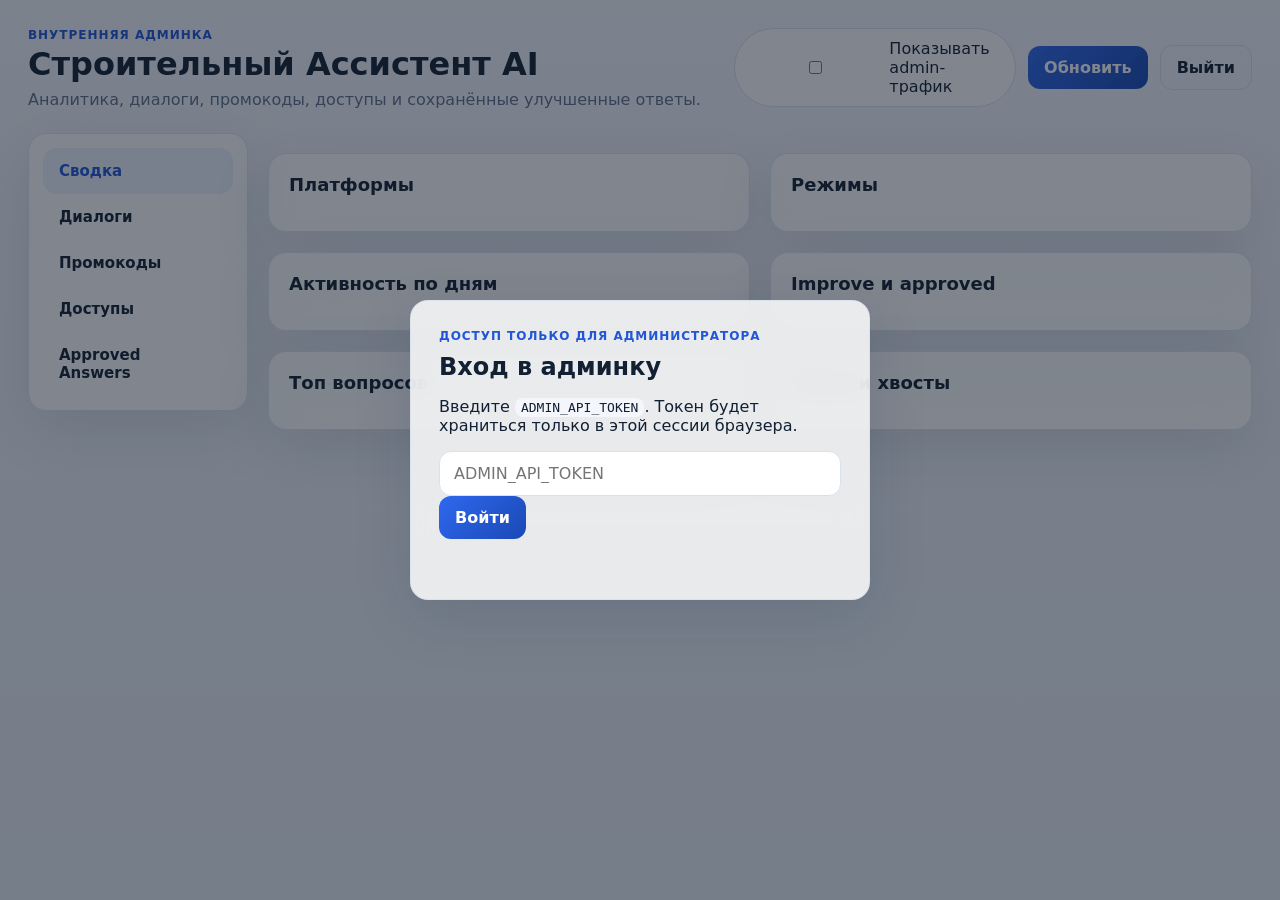
==== admin/index.html @ 962021a7 "Add standalone admin dashboard frontend" ====
<!DOCTYPE html>
<html lang="ru">
<head>
  <meta charset="UTF-8">
  <meta name="viewport" content="width=device-width, initial-scale=1.0">
  <meta name="api-url" content="https://vibropress-v3-backend.onrender.com">
  <title>Админка · Строительный Ассистент AI</title>
  <link rel="stylesheet" href="./admin.css">
</head>
<body>
  <div class="admin-shell">
    <header class="topbar">
      <div>
        <div class="eyebrow">Внутренняя админка</div>
        <h1>Строительный Ассистент AI</h1>
        <p class="subtitle">Аналитика, диалоги, промокоды, доступы и сохранённые улучшенные ответы.</p>
      </div>
      <div class="topbar-actions">
        <label class="checkbox-pill">
          <input type="checkbox" id="include-admin-toggle">
          <span>Показывать admin-трафик</span>
        </label>
        <button id="reload-all" class="btn btn-primary" type="button">Обновить</button>
        <button id="logout" class="btn btn-ghost" type="button">Выйти</button>
      </div>
    </header>

    <main class="layout">
      <aside class="sidebar">
        <button class="nav-tab active" data-tab="summary">Сводка</button>
        <button class="nav-tab" data-tab="conversations">Диалоги</button>
        <button class="nav-tab" data-tab="promos">Промокоды</button>
        <button class="nav-tab" data-tab="access">Доступы</button>
        <button class="nav-tab" data-tab="approved">Approved Answers</button>
      </aside>

      <section class="content">
        <section id="tab-summary" class="tab-panel active">
          <div id="summary-cards" class="stat-grid"></div>
          <div class="two-column">
            <section class="panel">
              <div class="panel-header">
                <h2>Платформы</h2>
              </div>
              <div id="platform-bars" class="bar-list"></div>
            </section>
            <section class="panel">
              <div class="panel-header">
                <h2>Режимы</h2>
              </div>
              <div id="mode-bars" class="bar-list"></div>
            </section>
          </div>
          <div class="two-column">
            <section class="panel">
              <div class="panel-header">
                <h2>Активность по дням</h2>
              </div>
              <div id="activity-table" class="compact-table"></div>
            </section>
            <section class="panel">
              <div class="panel-header">
                <h2>Improve и approved</h2>
              </div>
              <div id="improve-summary" class="compact-table"></div>
            </section>
          </div>
          <div class="two-column">
            <section class="panel">
              <div class="panel-header">
                <h2>Топ вопросов</h2>
              </div>
              <div id="top-queries" class="table-wrap"></div>
            </section>
            <section class="panel">
              <div class="panel-header">
                <h2>Риски и хвосты</h2>
              </div>
              <div id="top-failures" class="table-wrap"></div>
            </section>
          </div>
        </section>

        <section id="tab-conversations" class="tab-panel">
          <section class="panel">
            <div class="panel-header">
              <h2>Лента диалогов</h2>
              <div class="inline-actions">
                <button id="export-csv" class="btn btn-secondary" type="button">CSV export</button>
              </div>
            </div>
            <form id="conversation-filters" class="filters-grid">
              <input type="text" id="filter-query" placeholder="Поиск по вопросу или ответу">
              <select id="filter-platform">
                <option value="">Все платформы</option>
                <option value="web">Сайт</option>
                <option value="telegram">Telegram</option>
                <option value="max">MAX</option>
              </select>
              <select id="filter-mode">
                <option value="">Все режимы</option>
                <option value="gost">ГОСТ/СП</option>
                <option value="equipment">Оборудование</option>
                <option value="defects">Претензии</option>
                <option value="recipes">Рецептуры</option>
                <option value="unknown">Unknown</option>
              </select>
              <select id="filter-liked">
                <option value="">Любой рейтинг</option>
                <option value="true">Только понравилось</option>
                <option value="false">Только не понравилось</option>
              </select>
              <select id="filter-improved">
                <option value="">Любой improve</option>
                <option value="true">С improve</option>
                <option value="false">Без improve</option>
              </select>
              <select id="filter-approved">
                <option value="">Любой save</option>
                <option value="true">Сохранён в approved</option>
                <option value="false">Не сохранён</option>
              </select>
              <input type="date" id="filter-date-from">
              <input type="date" id="filter-date-to">
              <button class="btn btn-primary" type="submit">Применить</button>
            </form>
            <div id="conversations-table" class="table-wrap"></div>
            <div class="pager">
              <button id="conversations-prev" class="btn btn-ghost" type="button">Назад</button>
              <span id="conversations-page-label">Страница 1</span>
              <button id="conversations-next" class="btn btn-ghost" type="button">Вперёд</button>
            </div>
          </section>
          <section class="panel">
            <div class="panel-header">
              <h2>Детали сессии</h2>
            </div>
            <div id="conversation-detail" class="session-detail empty-state">Выберите строку из таблицы, чтобы открыть всю ленту сессии.</div>
          </section>
        </section>

        <section id="tab-promos" class="tab-panel">
          <section class="panel">
            <div class="panel-header">
              <h2>Создать промокод</h2>
            </div>
            <form id="promo-create-form" class="filters-grid">
              <input type="text" id="promo-code" placeholder="Код, например BUILD2026">
              <input type="text" id="promo-description" placeholder="Описание">
              <input type="text" id="promo-bundles" placeholder="Bundles через запятую, например zhbi_beton">
              <input type="number" id="promo-max-activations" min="1" placeholder="Макс. активаций">
              <input type="datetime-local" id="promo-expires-at">
              <button class="btn btn-primary" type="submit">Создать</button>
            </form>
          </section>
          <section class="panel">
            <div class="panel-header">
              <h2>Промокоды</h2>
            </div>
            <div id="promo-codes-table" class="table-wrap"></div>
          </section>
        </section>

        <section id="tab-access" class="tab-panel">
          <section class="panel">
            <div class="panel-header">
              <h2>Выданные доступы</h2>
            </div>
            <form id="access-filters" class="filters-grid">
              <select id="access-platform">
                <option value="">Все платформы</option>
                <option value="web">Сайт</option>
                <option value="telegram">Telegram</option>
                <option value="max">MAX</option>
              </select>
              <label class="checkbox-pill">
                <input type="checkbox" id="access-only-active">
                <span>Только активные</span>
              </label>
              <button class="btn btn-primary" type="submit">Обновить</button>
            </form>
            <div id="access-grants-table" class="table-wrap"></div>
          </section>
        </section>

        <section id="tab-approved" class="tab-panel">
          <section class="panel">
            <div class="panel-header">
              <h2>Approved Answers</h2>
            </div>
            <form id="approved-filters" class="filters-grid">
              <input type="text" id="approved-query" placeholder="Поиск по вопросу или ответу">
              <select id="approved-platform">
                <option value="">Все платформы</option>
                <option value="web">Сайт</option>
                <option value="telegram">Telegram</option>
                <option value="max">MAX</option>
              </select>
              <select id="approved-mode">
                <option value="">Все режимы</option>
                <option value="gost">ГОСТ/СП</option>
                <option value="equipment">Оборудование</option>
                <option value="defects">Претензии</option>
                <option value="recipes">Рецептуры</option>
              </select>
              <button class="btn btn-primary" type="submit">Применить</button>
            </form>
            <div id="approved-table" class="table-wrap"></div>
          </section>
        </section>
      </section>
    </main>
  </div>

  <div id="login-overlay" class="overlay">
    <form id="login-form" class="login-card">
      <div class="eyebrow">Доступ только для администратора</div>
      <h2>Вход в админку</h2>
      <p>Введите <code>ADMIN_API_TOKEN</code>. Токен будет храниться только в этой сессии браузера.</p>
      <input id="admin-token-input" type="password" placeholder="ADMIN_API_TOKEN" autocomplete="off" required>
      <button class="btn btn-primary" type="submit">Войти</button>
      <div id="login-error" class="error-text"></div>
    </form>
  </div>

  <div id="toast" class="toast hidden"></div>

  <script src="./admin.js" type="module"></script>
</body>
</html>
---- admin/admin.css ----
:root {
  --bg: #eef2f8;
  --surface: #ffffff;
  --surface-soft: #f7f9fc;
  --line: #d9e1ef;
  --text: #122033;
  --muted: #61708a;
  --blue: #2156d9;
  --blue-soft: #e8f0ff;
  --green: #13795b;
  --red: #b42318;
  --amber: #a15c00;
  --shadow: 0 18px 60px rgba(16, 33, 64, 0.12);
  --radius: 18px;
  --radius-sm: 12px;
  --font: "Segoe UI", Inter, system-ui, sans-serif;
}

* { box-sizing: border-box; }

body {
  margin: 0;
  background: linear-gradient(180deg, #f4f7fc 0%, #e9eff8 100%);
  color: var(--text);
  font-family: var(--font);
}

.admin-shell {
  min-height: 100vh;
  padding: 28px;
}

.topbar {
  display: flex;
  justify-content: space-between;
  gap: 24px;
  align-items: flex-start;
  margin-bottom: 24px;
}

.eyebrow {
  color: var(--blue);
  font-size: 12px;
  font-weight: 700;
  letter-spacing: 0.08em;
  text-transform: uppercase;
}

.topbar h1 {
  margin: 6px 0 8px;
  font-size: 32px;
  line-height: 1.05;
}

.subtitle {
  margin: 0;
  color: var(--muted);
  max-width: 820px;
}

.topbar-actions {
  display: flex;
  gap: 12px;
  flex-wrap: wrap;
  align-items: center;
}

.layout {
  display: grid;
  grid-template-columns: 220px minmax(0, 1fr);
  gap: 20px;
}

.sidebar,
.panel,
.login-card {
  background: rgba(255, 255, 255, 0.84);
  backdrop-filter: blur(14px);
  border: 1px solid rgba(217, 225, 239, 0.9);
  box-shadow: var(--shadow);
  border-radius: var(--radius);
}

.sidebar {
  padding: 14px;
  height: fit-content;
  position: sticky;
  top: 20px;
}

.nav-tab {
  width: 100%;
  border: 0;
  background: transparent;
  color: var(--text);
  text-align: left;
  padding: 14px 16px;
  border-radius: 14px;
  font-size: 15px;
  font-weight: 600;
  cursor: pointer;
  transition: 0.18s ease;
}

.nav-tab:hover,
.nav-tab.active {
  background: #edf3ff;
  color: var(--blue);
}

.content {
  display: flex;
  flex-direction: column;
  gap: 20px;
}

.tab-panel { display: none; gap: 20px; }
.tab-panel.active { display: flex; flex-direction: column; }

.panel {
  padding: 20px;
}

.panel-header {
  display: flex;
  justify-content: space-between;
  align-items: center;
  gap: 16px;
  margin-bottom: 16px;
}

.panel-header h2 {
  margin: 0;
  font-size: 18px;
}

.inline-actions {
  display: flex;
  gap: 8px;
  flex-wrap: wrap;
}

.stat-grid {
  display: grid;
  grid-template-columns: repeat(auto-fit, minmax(160px, 1fr));
  gap: 14px;
}

.stat-card {
  background: var(--surface);
  border: 1px solid var(--line);
  border-radius: 16px;
  padding: 18px;
}

.stat-card .label {
  color: var(--muted);
  font-size: 13px;
  margin-bottom: 8px;
}

.stat-card .value {
  font-size: 28px;
  font-weight: 800;
}

.two-column {
  display: grid;
  grid-template-columns: repeat(2, minmax(0, 1fr));
  gap: 20px;
}

.bar-list {
  display: flex;
  flex-direction: column;
  gap: 12px;
}

.bar-row {
  display: grid;
  grid-template-columns: 130px 1fr 80px;
  gap: 12px;
  align-items: center;
}

.bar-label { font-weight: 600; }
.bar-track {
  height: 10px;
  border-radius: 999px;
  background: #ecf1f7;
  overflow: hidden;
}

.bar-fill {
  height: 100%;
  border-radius: 999px;
  background: linear-gradient(90deg, #5a84ff 0%, #2156d9 100%);
}

.bar-value {
  text-align: right;
  color: var(--muted);
  font-size: 13px;
}

.compact-table,
.table-wrap {
  overflow: auto;
}

table {
  width: 100%;
  border-collapse: collapse;
  font-size: 14px;
}

th, td {
  padding: 12px 10px;
  border-bottom: 1px solid var(--line);
  vertical-align: top;
  text-align: left;
}

th {
  color: var(--muted);
  font-weight: 700;
  font-size: 12px;
  text-transform: uppercase;
  letter-spacing: 0.04em;
}

tr.clickable:hover {
  background: #f7faff;
  cursor: pointer;
}

.filters-grid {
  display: grid;
  grid-template-columns: repeat(auto-fit, minmax(180px, 1fr));
  gap: 12px;
  margin-bottom: 16px;
}

input, select, textarea, button {
  font: inherit;
}

input, select, textarea {
  width: 100%;
  border: 1px solid var(--line);
  border-radius: 12px;
  padding: 12px 14px;
  background: white;
  color: var(--text);
}

input:focus, select:focus, textarea:focus {
  outline: 2px solid #cfe0ff;
  border-color: #9db8ff;
}

.btn {
  border: 0;
  border-radius: 12px;
  padding: 12px 16px;
  font-weight: 700;
  cursor: pointer;
  transition: 0.18s ease;
}

.btn-primary {
  background: linear-gradient(135deg, #2f68ef 0%, #1a49b5 100%);
  color: white;
}

.btn-secondary {
  background: var(--blue-soft);
  color: var(--blue);
}

.btn-ghost {
  background: transparent;
  color: var(--text);
  border: 1px solid var(--line);
}

.btn-danger {
  background: #fff1f1;
  color: var(--red);
}

.btn-success {
  background: #edfff8;
  color: var(--green);
}

.checkbox-pill {
  display: inline-flex;
  align-items: center;
  gap: 8px;
  border: 1px solid var(--line);
  background: white;
  border-radius: 999px;
  padding: 10px 14px;
  color: var(--text);
}

.pill {
  display: inline-flex;
  align-items: center;
  gap: 6px;
  border-radius: 999px;
  padding: 6px 10px;
  font-size: 12px;
  font-weight: 700;
  background: #eef3fb;
  color: #234;
}

.pill.green { background: #e7fbf1; color: var(--green); }
.pill.red { background: #fff0ef; color: var(--red); }
.pill.amber { background: #fff6e7; color: var(--amber); }
.pill.blue { background: #eaf1ff; color: var(--blue); }

.session-detail {
  display: flex;
  flex-direction: column;
  gap: 12px;
  max-height: 720px;
  overflow: auto;
}

.message-card {
  border: 1px solid var(--line);
  border-radius: 14px;
  padding: 14px;
  background: white;
}

.message-card.user { border-left: 4px solid var(--blue); }
.message-card.assistant { border-left: 4px solid var(--green); }

.message-meta {
  font-size: 12px;
  color: var(--muted);
  margin-bottom: 8px;
}

.message-content {
  white-space: pre-wrap;
  line-height: 1.45;
}

.pager {
  display: flex;
  justify-content: flex-end;
  align-items: center;
  gap: 12px;
  margin-top: 14px;
}

.overlay {
  position: fixed;
  inset: 0;
  background: rgba(14, 23, 39, 0.52);
  display: flex;
  align-items: center;
  justify-content: center;
  padding: 24px;
}

.overlay.hidden { display: none; }

.login-card {
  width: min(460px, 100%);
  padding: 28px;
}

.login-card h2 {
  margin: 10px 0;
}

.error-text {
  margin-top: 12px;
  color: var(--red);
  min-height: 20px;
}

.empty-state {
  color: var(--muted);
  padding: 12px 0;
}

.status-line {
  display: flex;
  gap: 8px;
  flex-wrap: wrap;
  align-items: center;
}

.row-actions {
  display: flex;
  gap: 8px;
  flex-wrap: wrap;
}

.toast {
  position: fixed;
  right: 24px;
  bottom: 24px;
  padding: 14px 18px;
  background: #101d33;
  color: white;
  border-radius: 14px;
  box-shadow: var(--shadow);
}

.toast.hidden {
  display: none;
}

code {
  background: #f4f6fb;
  border-radius: 8px;
  padding: 2px 6px;
}

@media (max-width: 1100px) {
  .layout {
    grid-template-columns: 1fr;
  }

  .sidebar {
    position: static;
    display: flex;
    overflow: auto;
    gap: 8px;
  }

  .nav-tab {
    min-width: max-content;
  }
}

@media (max-width: 760px) {
  .admin-shell {
    padding: 16px;
  }

  .topbar,
  .two-column {
    grid-template-columns: 1fr;
    display: grid;
  }

  .topbar-actions {
    justify-content: flex-start;
  }

  .bar-row {
    grid-template-columns: 1fr;
  }

  .pager {
    justify-content: space-between;
  }
}
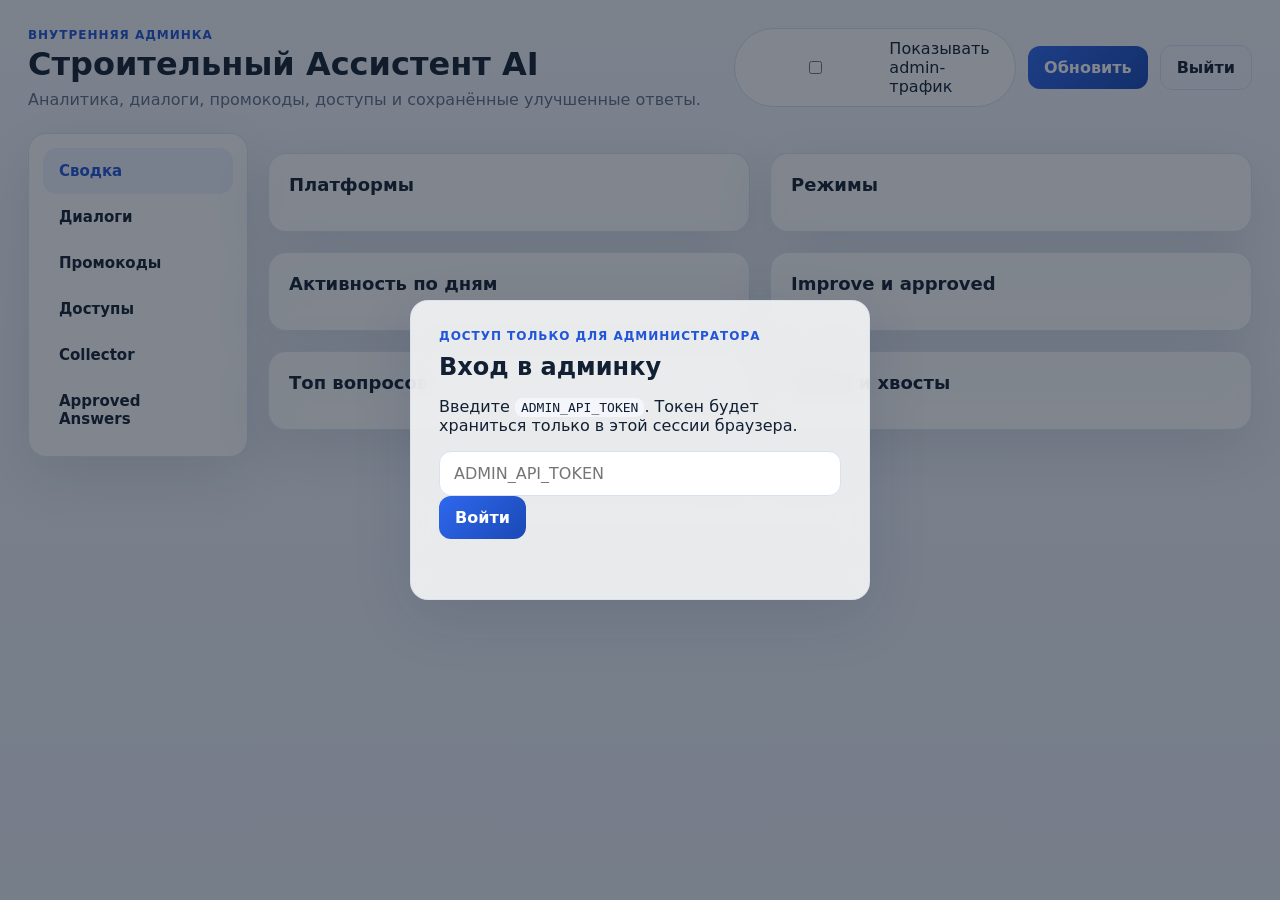
==== commit 32f9e356: "Add collector tab to admin" ====
--- a/admin/index.html
+++ b/admin/index.html
@@ -31,6 +31,7 @@
         <button class="nav-tab" data-tab="conversations">Диалоги</button>
         <button class="nav-tab" data-tab="promos">Промокоды</button>
         <button class="nav-tab" data-tab="access">Доступы</button>
+        <button class="nav-tab" data-tab="collector">Collector</button>
         <button class="nav-tab" data-tab="approved">Approved Answers</button>
       </aside>
 
@@ -181,6 +182,58 @@
             </form>
             <div id="access-grants-table" class="table-wrap"></div>
           </section>
+        </section>
+
+        <section id="tab-collector" class="tab-panel">
+          <section class="panel">
+            <div class="panel-header">
+              <h2>Collector v4</h2>
+              <div class="inline-actions">
+                <button id="collector-sync-neon" class="btn btn-secondary" type="button">Sync Neon</button>
+              </div>
+            </div>
+            <div class="collector-actions-grid">
+              <button id="collector-run-collect" class="btn btn-primary" type="button">Collect</button>
+              <button id="collector-run-extract" class="btn btn-secondary" type="button">Extract</button>
+              <button id="collector-run-answer" class="btn btn-secondary" type="button">Answer</button>
+              <button id="collector-run-validate" class="btn btn-secondary" type="button">Validate</button>
+              <button id="collector-run-commit" class="btn btn-secondary" type="button">Commit</button>
+              <button id="collector-run-requeue" class="btn btn-ghost" type="button">Requeue Retry</button>
+            </div>
+            <form id="collector-controls" class="filters-grid">
+              <input type="number" id="collector-limit" min="1" max="5000" value="30" placeholder="Batch limit">
+              <select id="collector-candidate-status">
+                <option value="">Все статусы</option>
+                <option value="noise">noise</option>
+                <option value="needs_answer_generation">needs_answer_generation</option>
+                <option value="validated_retry">validated_retry</option>
+                <option value="arbiter_required">arbiter_required</option>
+                <option value="committed">committed</option>
+              </select>
+              <select id="collector-queue-status">
+                <option value="open">open queue</option>
+                <option value="resolved">resolved queue</option>
+              </select>
+              <button class="btn btn-primary" type="submit">Обновить</button>
+            </form>
+            <div id="collector-summary-cards" class="stat-grid"></div>
+          </section>
+
+          <div class="two-column collector-layout">
+            <section class="panel">
+              <div class="panel-header">
+                <h2>Кандидаты</h2>
+              </div>
+              <div id="collector-candidates-table" class="table-wrap"></div>
+            </section>
+
+            <section class="panel">
+              <div class="panel-header">
+                <h2>Очередь review</h2>
+              </div>
+              <div id="collector-review-table" class="table-wrap"></div>
+            </section>
+          </div>
         </section>
 
         <section id="tab-approved" class="tab-panel">
--- a/admin/admin.css
+++ b/admin/admin.css
@@ -404,6 +404,24 @@
   flex-wrap: wrap;
 }
 
+.collector-actions-grid {
+  display: grid;
+  grid-template-columns: repeat(auto-fit, minmax(140px, 1fr));
+  gap: 10px;
+  margin-bottom: 16px;
+}
+
+.collector-layout {
+  align-items: start;
+}
+
+.mono-snippet {
+  font-family: ui-monospace, SFMono-Regular, Menlo, Consolas, monospace;
+  font-size: 12px;
+  white-space: pre-wrap;
+  line-height: 1.35;
+}
+
 .toast {
   position: fixed;
   right: 24px;
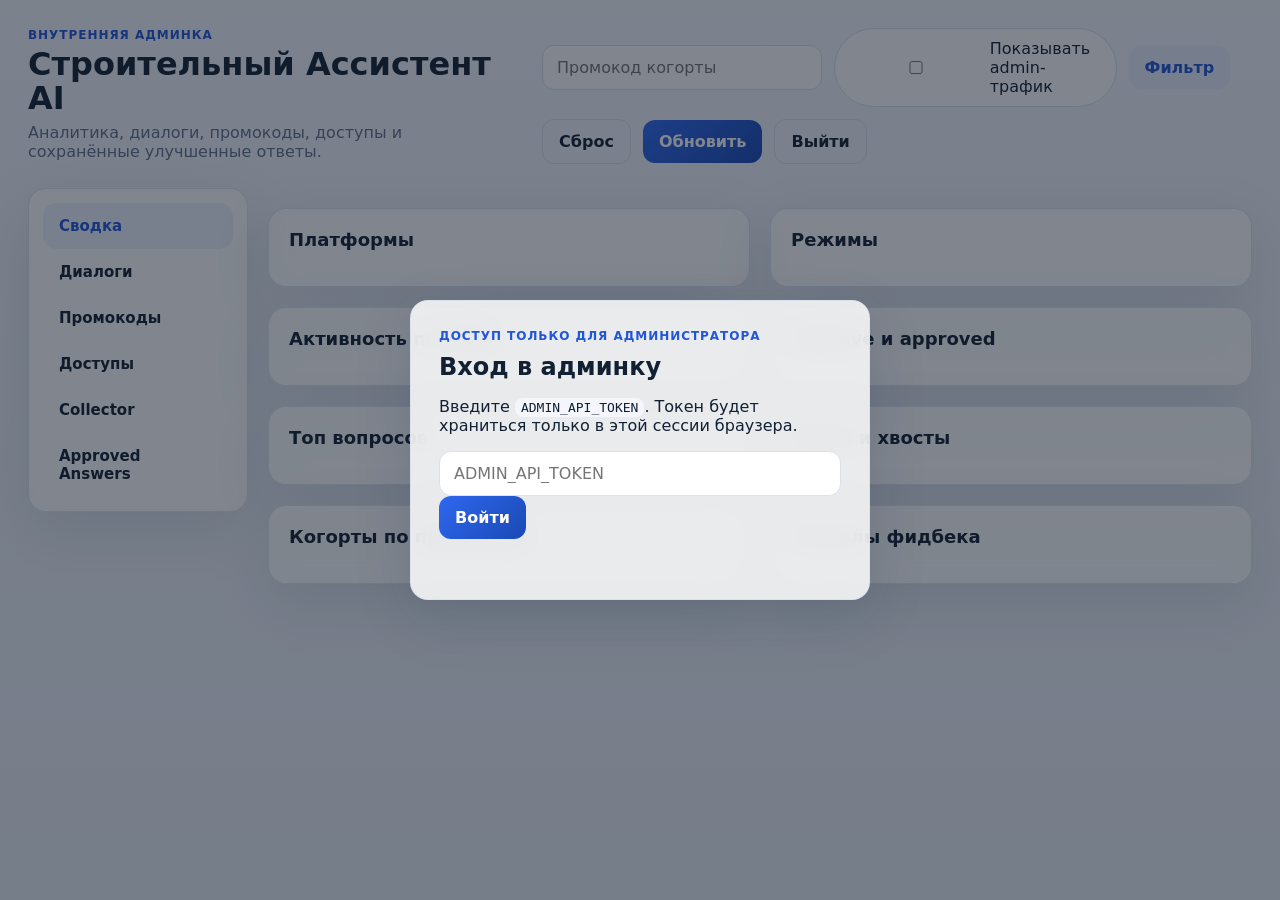
==== commit 7e6a27cf: "Add tester promo and cohort feedback UI" ====
--- a/admin/index.html
+++ b/admin/index.html
@@ -16,10 +16,13 @@
         <p class="subtitle">Аналитика, диалоги, промокоды, доступы и сохранённые улучшенные ответы.</p>
       </div>
       <div class="topbar-actions">
+        <input id="global-promo-filter" type="text" placeholder="Промокод когорты">
         <label class="checkbox-pill">
           <input type="checkbox" id="include-admin-toggle">
           <span>Показывать admin-трафик</span>
         </label>
+        <button id="apply-promo-filter" class="btn btn-secondary" type="button">Фильтр</button>
+        <button id="clear-promo-filter" class="btn btn-ghost" type="button">Сброс</button>
         <button id="reload-all" class="btn btn-primary" type="button">Обновить</button>
         <button id="logout" class="btn btn-ghost" type="button">Выйти</button>
       </div>
@@ -80,6 +83,20 @@
               <div id="top-failures" class="table-wrap"></div>
             </section>
           </div>
+          <div class="two-column">
+            <section class="panel">
+              <div class="panel-header">
+                <h2>Когорты по промокоду</h2>
+              </div>
+              <div id="promo-breakdown" class="table-wrap"></div>
+            </section>
+            <section class="panel">
+              <div class="panel-header">
+                <h2>Сигналы фидбека</h2>
+              </div>
+              <div id="feedback-signals" class="compact-table"></div>
+            </section>
+          </div>
         </section>
 
         <section id="tab-conversations" class="tab-panel">
@@ -121,6 +138,7 @@
                 <option value="true">Сохранён в approved</option>
                 <option value="false">Не сохранён</option>
               </select>
+              <input type="text" id="filter-promo-code" placeholder="Промокод">
               <input type="date" id="filter-date-from">
               <input type="date" id="filter-date-to">
               <button class="btn btn-primary" type="submit">Применить</button>
@@ -178,6 +196,7 @@
                 <input type="checkbox" id="access-only-active">
                 <span>Только активные</span>
               </label>
+              <input type="text" id="access-promo-code" placeholder="Промокод">
               <button class="btn btn-primary" type="submit">Обновить</button>
             </form>
             <div id="access-grants-table" class="table-wrap"></div>
@@ -192,16 +211,41 @@
                 <button id="collector-sync-neon" class="btn btn-secondary" type="button">Sync Neon</button>
               </div>
             </div>
+            <div class="helper-box">
+              <strong>Что это:</strong> здесь идёт автоматический разбор Telegram-сообщений. Система сама отсекает шум, пытается выделить полезный вопрос, строит ответ, проверяет его и только потом сохраняет в базу знаний.
+            </div>
+            <div class="helper-grid">
+              <div class="helper-card">
+                <h3>Как пользоваться</h3>
+                <ol class="helper-list">
+                  <li><strong>Collect</strong> — подтянуть новые сообщения из Telegram.</li>
+                  <li><strong>Extract</strong> — выделить из них только полезные технические вопросы.</li>
+                  <li><strong>Answer</strong> — построить ответы на найденные вопросы.</li>
+                  <li><strong>Validate</strong> — проверить, не галлюцинация ли это.</li>
+                  <li><strong>Commit</strong> — сохранить безопасные результаты в knowledge base.</li>
+                </ol>
+              </div>
+              <div class="helper-card">
+                <h3>Что значат статусы</h3>
+                <ul class="helper-list">
+                  <li><strong>noise</strong> — мусор, новость, реклама или бесполезный фрагмент.</li>
+                  <li><strong>needs_answer_generation</strong> — нормальный вопрос, можно отвечать.</li>
+                  <li><strong>validated_retry</strong> — ответ слабый, стоит перегнать ещё раз.</li>
+                  <li><strong>arbiter_required</strong> — спорный кейс, нужен ручной выбор.</li>
+                  <li><strong>committed</strong> — кейс уже завершён и записан в итоговый статус.</li>
+                </ul>
+              </div>
+            </div>
             <div class="collector-actions-grid">
-              <button id="collector-run-collect" class="btn btn-primary" type="button">Collect</button>
-              <button id="collector-run-extract" class="btn btn-secondary" type="button">Extract</button>
-              <button id="collector-run-answer" class="btn btn-secondary" type="button">Answer</button>
-              <button id="collector-run-validate" class="btn btn-secondary" type="button">Validate</button>
-              <button id="collector-run-commit" class="btn btn-secondary" type="button">Commit</button>
-              <button id="collector-run-requeue" class="btn btn-ghost" type="button">Requeue Retry</button>
+              <button id="collector-run-collect" class="btn btn-primary" type="button">1. Собрать новые сообщения</button>
+              <button id="collector-run-extract" class="btn btn-secondary" type="button">2. Выделить вопросы</button>
+              <button id="collector-run-answer" class="btn btn-secondary" type="button">3. Построить ответы</button>
+              <button id="collector-run-validate" class="btn btn-secondary" type="button">4. Проверить качество</button>
+              <button id="collector-run-commit" class="btn btn-secondary" type="button">5. Сохранить в базу</button>
+              <button id="collector-run-requeue" class="btn btn-ghost" type="button">Вернуть retry в обработку</button>
             </div>
             <form id="collector-controls" class="filters-grid">
-              <input type="number" id="collector-limit" min="1" max="5000" value="30" placeholder="Batch limit">
+              <input type="number" id="collector-limit" min="1" max="5000" value="30" placeholder="Сколько записей брать за один прогон">
               <select id="collector-candidate-status">
                 <option value="">Все статусы</option>
                 <option value="noise">noise</option>
--- a/admin/admin.css
+++ b/admin/admin.css
@@ -65,6 +65,11 @@
   align-items: center;
 }
 
+#global-promo-filter {
+  min-width: 220px;
+  max-width: 280px;
+}
+
 .layout {
   display: grid;
   grid-template-columns: 220px minmax(0, 1fr);
@@ -415,6 +420,42 @@
   align-items: start;
 }
 
+.helper-box {
+  padding: 14px 16px;
+  margin-bottom: 14px;
+  border: 1px solid var(--line);
+  border-radius: 14px;
+  background: linear-gradient(180deg, #f8fbff 0%, #eef4ff 100%);
+  color: var(--text);
+  line-height: 1.45;
+}
+
+.helper-grid {
+  display: grid;
+  grid-template-columns: repeat(2, minmax(0, 1fr));
+  gap: 14px;
+  margin-bottom: 16px;
+}
+
+.helper-card {
+  padding: 14px 16px;
+  border: 1px solid var(--line);
+  border-radius: 14px;
+  background: var(--surface);
+}
+
+.helper-card h3 {
+  margin: 0 0 10px;
+  font-size: 15px;
+}
+
+.helper-list {
+  margin: 0;
+  padding-left: 18px;
+  color: var(--muted);
+  line-height: 1.45;
+}
+
 .mono-snippet {
   font-family: ui-monospace, SFMono-Regular, Menlo, Consolas, monospace;
   font-size: 12px;
@@ -465,6 +506,7 @@
     padding: 16px;
   }
 
+  .helper-grid,
   .topbar,
   .two-column {
     grid-template-columns: 1fr;
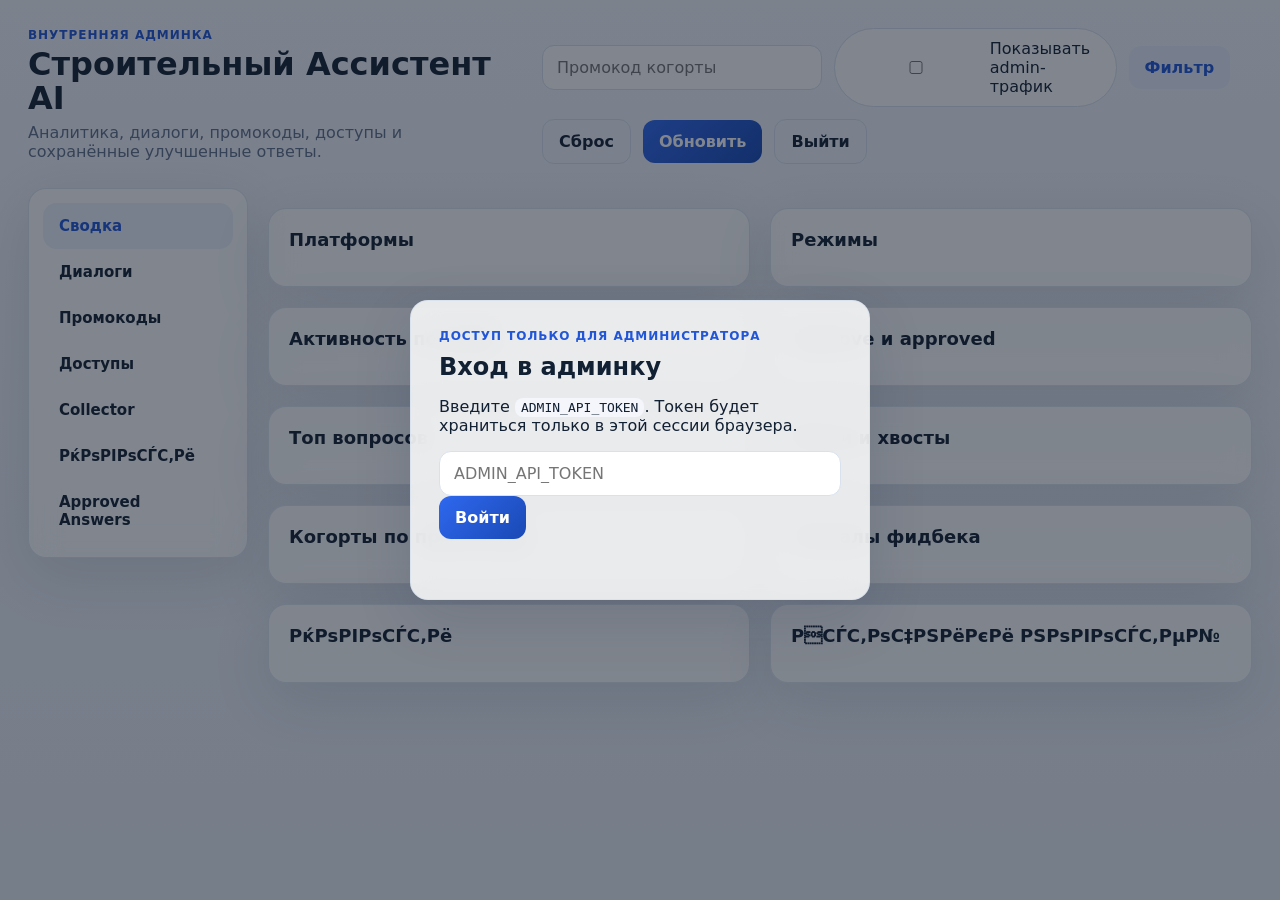
==== commit 0d7b6e97: "Add news cards and admin news analytics" ====
--- a/admin/index.html
+++ b/admin/index.html
@@ -35,6 +35,7 @@
         <button class="nav-tab" data-tab="promos">Промокоды</button>
         <button class="nav-tab" data-tab="access">Доступы</button>
         <button class="nav-tab" data-tab="collector">Collector</button>
+        <button class="nav-tab" data-tab="news">РќРѕРІРѕСЃС‚Рё</button>
         <button class="nav-tab" data-tab="approved">Approved Answers</button>
       </aside>
 
@@ -95,6 +96,20 @@
                 <h2>Сигналы фидбека</h2>
               </div>
               <div id="feedback-signals" class="compact-table"></div>
+            </section>
+          </div>
+          <div class="two-column">
+            <section class="panel">
+              <div class="panel-header">
+                <h2>РќРѕРІРѕСЃС‚Рё</h2>
+              </div>
+              <div id="news-summary-cards" class="stat-grid"></div>
+            </section>
+            <section class="panel">
+              <div class="panel-header">
+                <h2>РСЃС‚РѕС‡РЅРёРєРё РЅРѕРІРѕСЃС‚РµР№</h2>
+              </div>
+              <div id="news-summary-sources" class="table-wrap"></div>
             </section>
           </div>
         </section>
@@ -305,6 +320,45 @@
             <div id="approved-table" class="table-wrap"></div>
           </section>
         </section>
+        <section id="tab-news" class="tab-panel">
+          <section class="panel">
+            <div class="panel-header">
+              <h2>Р•Р¶РµРґРЅРµРІРЅС‹Рµ РЅРѕРІРѕСЃС‚Рё</h2>
+              <div class="inline-actions">
+                <button id="news-refresh-run" class="btn btn-primary" type="button">РћР±РЅРѕРІРёС‚СЊ РїСѓР»</button>
+              </div>
+            </div>
+            <div id="news-admin-summary" class="stat-grid"></div>
+          </section>
+          <div class="two-column">
+            <section class="panel">
+              <div class="panel-header">
+                <h2>РЎРІРµР¶РёРµ РєР°СЂС‚РѕС‡РєРё</h2>
+              </div>
+              <div id="news-items-table" class="table-wrap"></div>
+            </section>
+            <section class="panel">
+              <div class="panel-header">
+                <h2>РџРѕСЃР»РµРґРЅРёРµ РІС‹РґР°С‡Рё</h2>
+              </div>
+              <div id="news-deliveries-table" class="table-wrap"></div>
+            </section>
+          </div>
+          <div class="two-column">
+            <section class="panel">
+              <div class="panel-header">
+                <h2>РўРѕРї РЅРѕРІРѕСЃС‚РµР№</h2>
+              </div>
+              <div id="news-top-table" class="table-wrap"></div>
+            </section>
+            <section class="panel">
+              <div class="panel-header">
+                <h2>РџРѕ РїСЂРѕРјРѕРєРѕРґР°Рј</h2>
+              </div>
+              <div id="news-promo-table" class="table-wrap"></div>
+            </section>
+          </div>
+        </section>
       </section>
     </main>
   </div>
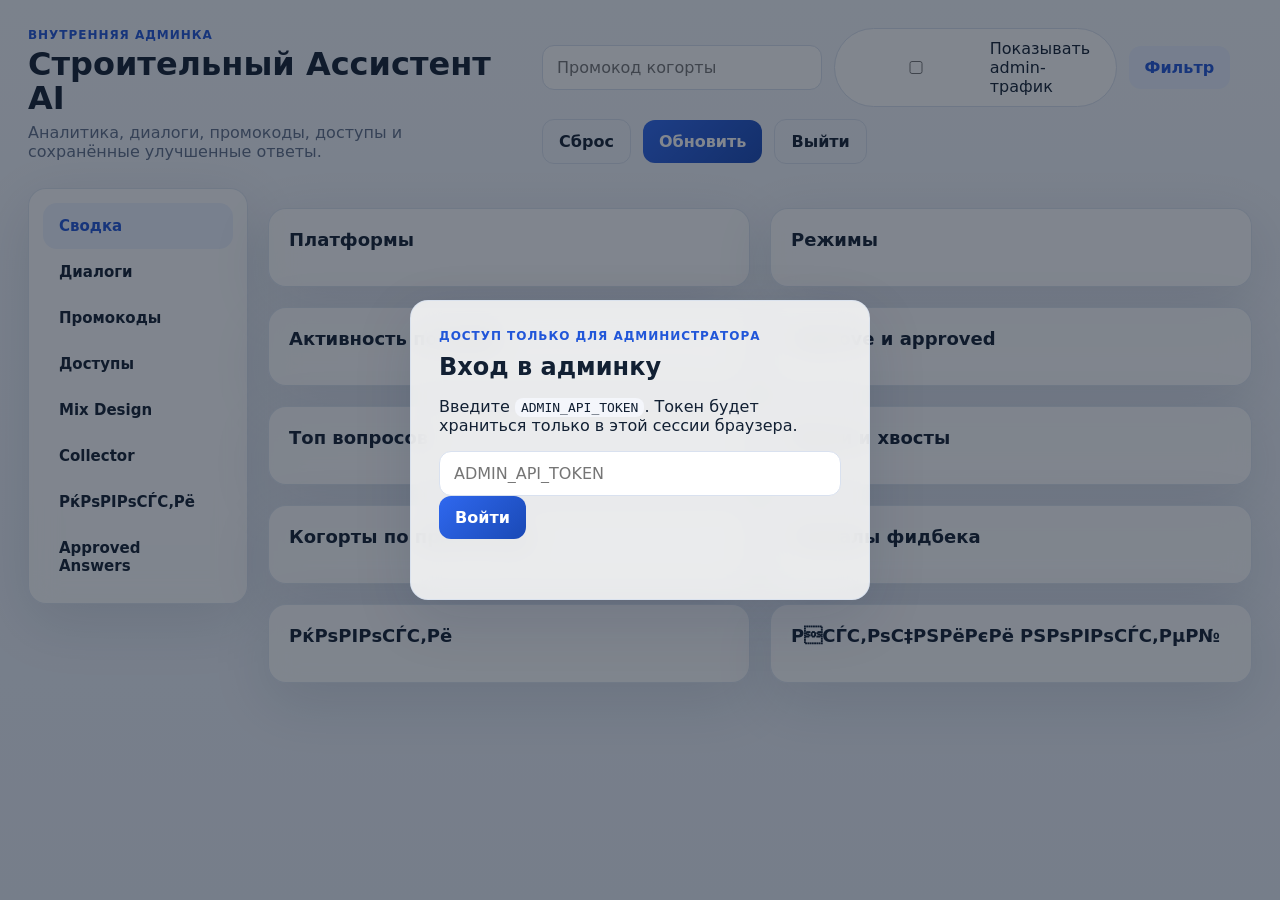
==== commit 34203672: "Move mix preview into admin" ====
--- a/admin/index.html
+++ b/admin/index.html
@@ -34,6 +34,7 @@
         <button class="nav-tab" data-tab="conversations">Диалоги</button>
         <button class="nav-tab" data-tab="promos">Промокоды</button>
         <button class="nav-tab" data-tab="access">Доступы</button>
+        <button class="nav-tab" data-tab="mixdesign">Mix Design</button>
         <button class="nav-tab" data-tab="collector">Collector</button>
         <button class="nav-tab" data-tab="news">РќРѕРІРѕСЃС‚Рё</button>
         <button class="nav-tab" data-tab="approved">Approved Answers</button>
@@ -218,6 +219,83 @@
           </section>
         </section>
 
+        <section id="tab-mixdesign" class="tab-panel">
+          <section class="panel">
+            <div class="panel-header">
+              <h2>Mix Design Preview</h2>
+              <div class="inline-actions">
+                <button id="mixdesign-copy-link" class="btn btn-secondary" type="button">Скопировать ссылку</button>
+              </div>
+            </div>
+            <div class="helper-box">
+              <strong>Закрытый режим.</strong> Эта вкладка доступна только внутри админки с токеном. Здесь можно спокойно тестировать preview-калькулятор без публичной кнопки на основном сайте.
+            </div>
+            <div class="mixdesign-link-row">
+              <input id="mixdesign-direct-link" type="text" readonly>
+            </div>
+          </section>
+          <div class="two-column">
+            <section class="panel">
+              <div class="panel-header">
+                <h2>Входные параметры</h2>
+              </div>
+              <form id="mixdesign-form" class="filters-grid">
+                <select id="mix-target-class">
+                  <option value="B25">B25</option>
+                  <option value="B30" selected>B30</option>
+                  <option value="B35">B35</option>
+                  <option value="B40">B40</option>
+                </select>
+                <select id="mix-workability">
+                  <option value="Zh1">Ж1</option>
+                  <option value="Zh2">Ж2</option>
+                  <option value="Zh3">Ж3</option>
+                  <option value="P1">P1</option>
+                  <option value="P2" selected>P2</option>
+                  <option value="P3">P3</option>
+                </select>
+                <select id="mix-frost">
+                  <option value="">Без F-ограничения</option>
+                  <option value="F100">F100</option>
+                  <option value="F150">F150</option>
+                  <option value="F200" selected>F200</option>
+                  <option value="F300">F300</option>
+                </select>
+                <select id="mix-waterproofness">
+                  <option value="">Без W-ограничения</option>
+                  <option value="W4">W4</option>
+                  <option value="W6">W6</option>
+                  <option value="W8" selected>W8</option>
+                  <option value="W10">W10</option>
+                </select>
+                <input id="mix-strength-a" type="number" step="0.01" min="0.1" value="0.58" placeholder="Коэффициент A">
+                <select id="mix-water-mode">
+                  <option value="none" selected>Без добавки</option>
+                  <option value="water_reducer">Водоредуцирующая</option>
+                  <option value="superplasticizer">Суперпластификатор</option>
+                </select>
+                <input id="mix-cement-grade" type="number" min="200" max="700" value="500" placeholder="Марка цемента">
+                <input id="mix-cement-activity" type="number" step="0.1" min="1" value="52" placeholder="Активность цемента, МПа">
+                <input id="mix-sand-fineness" type="number" step="0.1" min="0.7" max="3.5" value="2.1" placeholder="Мкр песка">
+                <select id="mix-aggregate-max">
+                  <option value="5">5 мм</option>
+                  <option value="10">10 мм</option>
+                  <option value="20" selected>20 мм</option>
+                  <option value="40">40 мм</option>
+                </select>
+                <button class="btn btn-primary" type="submit">Построить preview</button>
+              </form>
+            </section>
+            <section class="panel">
+              <div class="panel-header">
+                <h2>Результат</h2>
+              </div>
+              <div id="mixdesign-status" class="empty-state">Заполните форму и нажмите «Построить preview».</div>
+              <div id="mixdesign-result"></div>
+            </section>
+          </div>
+        </section>
+
         <section id="tab-collector" class="tab-panel">
           <section class="panel">
             <div class="panel-header">
--- a/admin/admin.css
+++ b/admin/admin.css
@@ -456,6 +456,78 @@
   line-height: 1.45;
 }
 
+.mixdesign-link-row {
+  margin-top: 12px;
+}
+
+#mixdesign-direct-link {
+  font-family: Consolas, "SFMono-Regular", monospace;
+  background: #f8fbff;
+}
+
+.mixdesign-card {
+  display: flex;
+  flex-direction: column;
+  gap: 18px;
+}
+
+.mixdesign-title {
+  margin: 0;
+  font-size: 22px;
+}
+
+.mixdesign-subtitle {
+  margin: 8px 0 0;
+  color: var(--muted);
+  line-height: 1.55;
+}
+
+.mixdesign-grid {
+  display: grid;
+  grid-template-columns: repeat(2, minmax(0, 1fr));
+  gap: 14px;
+}
+
+.mixdesign-kpi,
+.mixdesign-block {
+  border: 1px solid var(--line);
+  border-radius: 14px;
+  padding: 14px 16px;
+  background: var(--surface);
+}
+
+.mixdesign-kpi-label,
+.mixdesign-block-title {
+  display: block;
+  color: var(--muted);
+  font-size: 12px;
+  font-weight: 700;
+  text-transform: uppercase;
+  letter-spacing: 0.04em;
+  margin-bottom: 8px;
+}
+
+.mixdesign-kpi-value {
+  font-size: 24px;
+  font-weight: 800;
+}
+
+.mixdesign-block ul {
+  margin: 0;
+  padding-left: 18px;
+  color: var(--text);
+}
+
+.mixdesign-block li + li {
+  margin-top: 8px;
+}
+
+.mixdesign-markdown {
+  white-space: pre-wrap;
+  line-height: 1.6;
+  font-size: 14px;
+}
+
 .mono-snippet {
   font-family: ui-monospace, SFMono-Regular, Menlo, Consolas, monospace;
   font-size: 12px;
@@ -508,7 +580,8 @@
 
   .helper-grid,
   .topbar,
-  .two-column {
+  .two-column,
+  .mixdesign-grid {
     grid-template-columns: 1fr;
     display: grid;
   }
